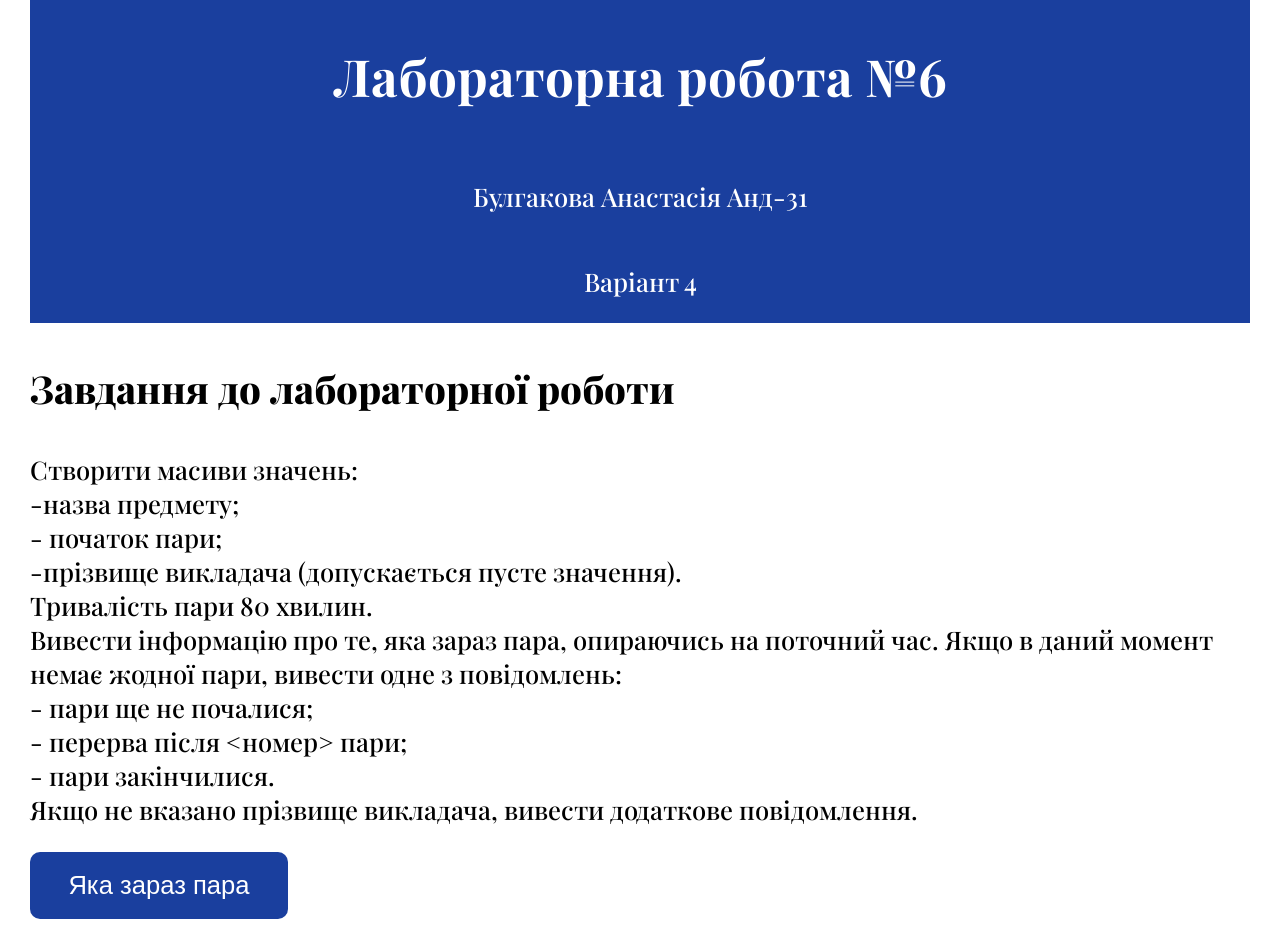
==== index.html @ 2d42c875 "Add files via upload" ====
<!DOCTYPE html>
<html lang="en">

<head>
    <meta charset="UTF-8">
    <meta name="viewport" content="width=device-width, initial-scale=1.0">
    <title>Лабораторна робота №6</title>
    <link rel="stylesheet" href="CSS/style.css">
    <script src="1.js"></script>
</head>

<body>
    <header>
        <h2>Лабораторна робота №6</h2>
        <p>Булгакова Анастасія Анд-31</p>
        <p>Варіант 4</p>
    </header>
    <article>
        <h3>
            Завдання до лабораторної роботи
        </h3>
        <p>
            Створити масиви значень:<br>
            -назва предмету;<br>
            - початок пари;<br>
            -прізвище викладача (допускається пусте значення).<br>
            Тривалість пари 80 хвилин. <br>
            Вивести інформацію про те, яка зараз пара,
            опираючись на поточний час. Якщо в даний момент немає жодної пари, вивести
            одне з повідомлень:<br>
            - пари ще не почалися;<br>
            - перерва після &lt;номер&gt; пари;<br>
            - пари закінчилися.<br>
            Якщо не вказано прізвище викладача, вивести додаткове повідомлення.
        </p>
        <button onclick="check()">
            Яка зараз пара
        </button>
        <p id="rezult">
        </p>

    </article>
</body>

</html>
---- CSS/style.css ----
@import url("header.css");

@import url('https://fonts.googleapis.com/css2?family=Playfair+Display:ital,wght@0,400..900;1,400..900&display=swap');

body {

    margin: auto;
    color: black;
    font-family: "Playfair Display", serif;
    background-color: var(--color-white);
    padding: 0 30px;
}

h2 {
    font-size: clamp(20px, 4vw, 60px);
    font-weight: 700;
}

h3 {
    font-size: clamp(20px, 3vw, 50px);
    font-weight: 800
}

p {
    font-size: clamp(15px, 2vw, 40px);
    font-weight: 500;
}

button {
    background-color: rgb(26, 63, 158);
    color: white;
    font-size: clamp(15px, 2vw, 40px);
    padding: clamp(8px, 1.5vw, 20px) clamp(16px, 3vw, 40px);
    border: 0cap;
    border-radius: 10px;
}

button:hover {
    transform: scale(1.1);
    background-color: rgb(38, 83, 200);
}

th,
td {
    border: 1px solid black;
    padding: 10px 15px;
    text-align: left;
}
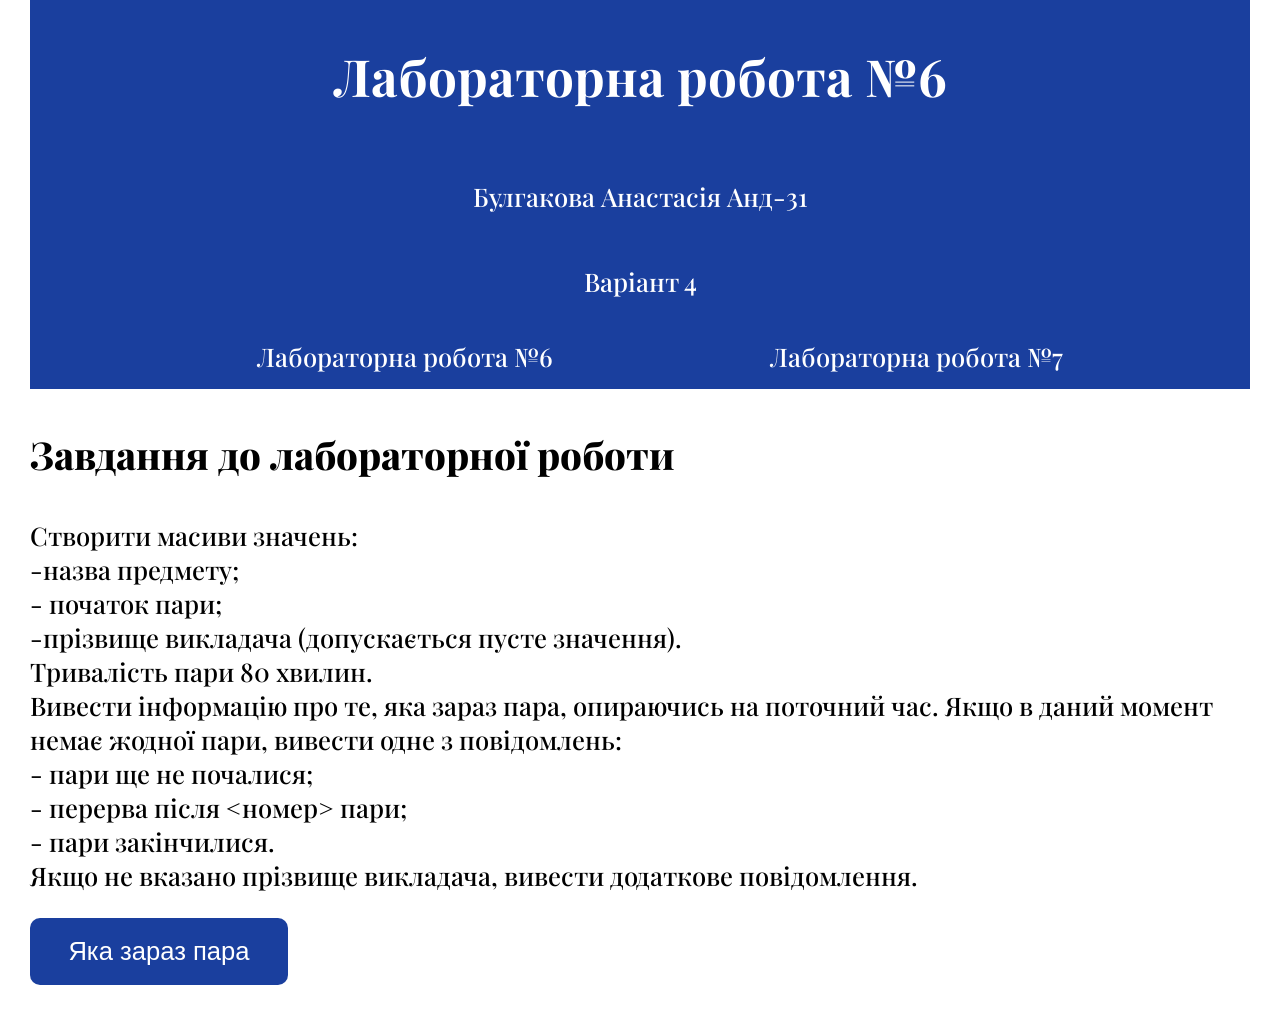
==== commit d58d3895: "Add files via upload" ====
--- a/index.html
+++ b/index.html
@@ -1,12 +1,13 @@
 <!DOCTYPE html>
-<html lang="en">
+<html lang="uk">
 
 <head>
     <meta charset="UTF-8">
     <meta name="viewport" content="width=device-width, initial-scale=1.0">
     <title>Лабораторна робота №6</title>
     <link rel="stylesheet" href="CSS/style.css">
-    <script src="1.js"></script>
+    <script src="JS/1.js"></script>
+    <script src="JS/2.js"></script>
 </head>
 
 <body>
@@ -14,6 +15,12 @@
         <h2>Лабораторна робота №6</h2>
         <p>Булгакова Анастасія Анд-31</p>
         <p>Варіант 4</p>
+        <nav>
+            <ul>
+                <li> <a href="index.html">Лабораторна робота №6</a> </li>
+                <li> <a href="Lab7.html">Лабораторна робота №7</a> </li>
+            </ul>
+        </nav>
     </header>
     <article>
         <h3>
--- a/CSS/style.css
+++ b/CSS/style.css
@@ -1,4 +1,5 @@
 @import url("header.css");
+@import url("lab7.css");
 
 @import url('https://fonts.googleapis.com/css2?family=Playfair+Display:ital,wght@0,400..900;1,400..900&display=swap');
 
@@ -21,7 +22,8 @@
     font-weight: 800
 }
 
-p {
+p,
+a {
     font-size: clamp(15px, 2vw, 40px);
     font-weight: 500;
 }
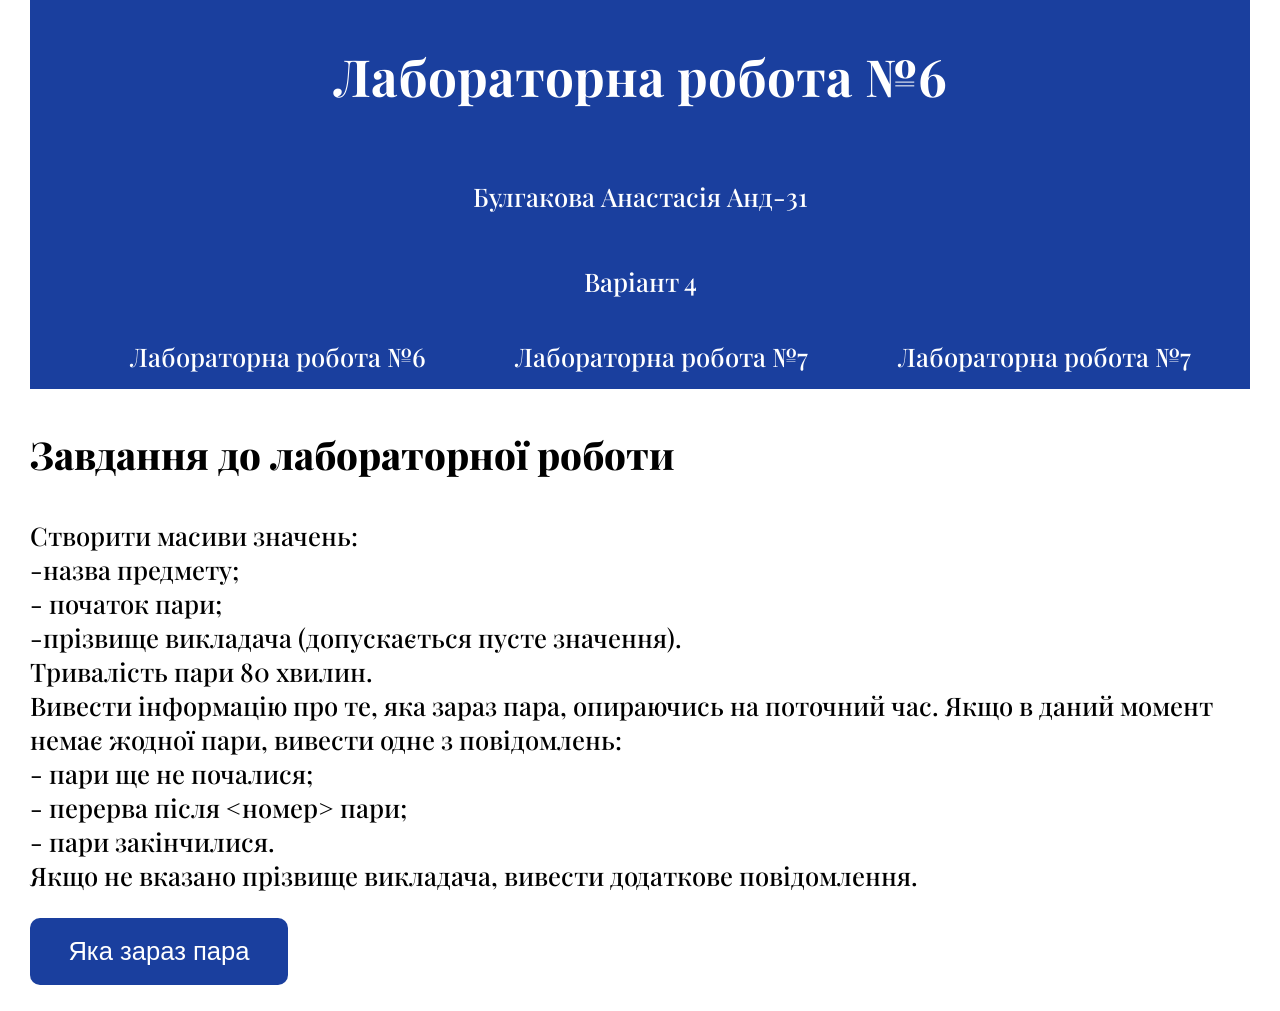
==== commit dc38edfc: "Add files via upload" ====
--- a/index.html
+++ b/index.html
@@ -19,6 +19,7 @@
             <ul>
                 <li> <a href="index.html">Лабораторна робота №6</a> </li>
                 <li> <a href="Lab7.html">Лабораторна робота №7</a> </li>
+                <li><a href="Lab8.html">Лабораторна робота №7</a> </li>
             </ul>
         </nav>
     </header>
--- a/CSS/style.css
+++ b/CSS/style.css
@@ -1,5 +1,7 @@
 @import url("header.css");
 @import url("lab7.css");
+@import url("lab8.css");
+
 
 @import url('https://fonts.googleapis.com/css2?family=Playfair+Display:ital,wght@0,400..900;1,400..900&display=swap');
 
